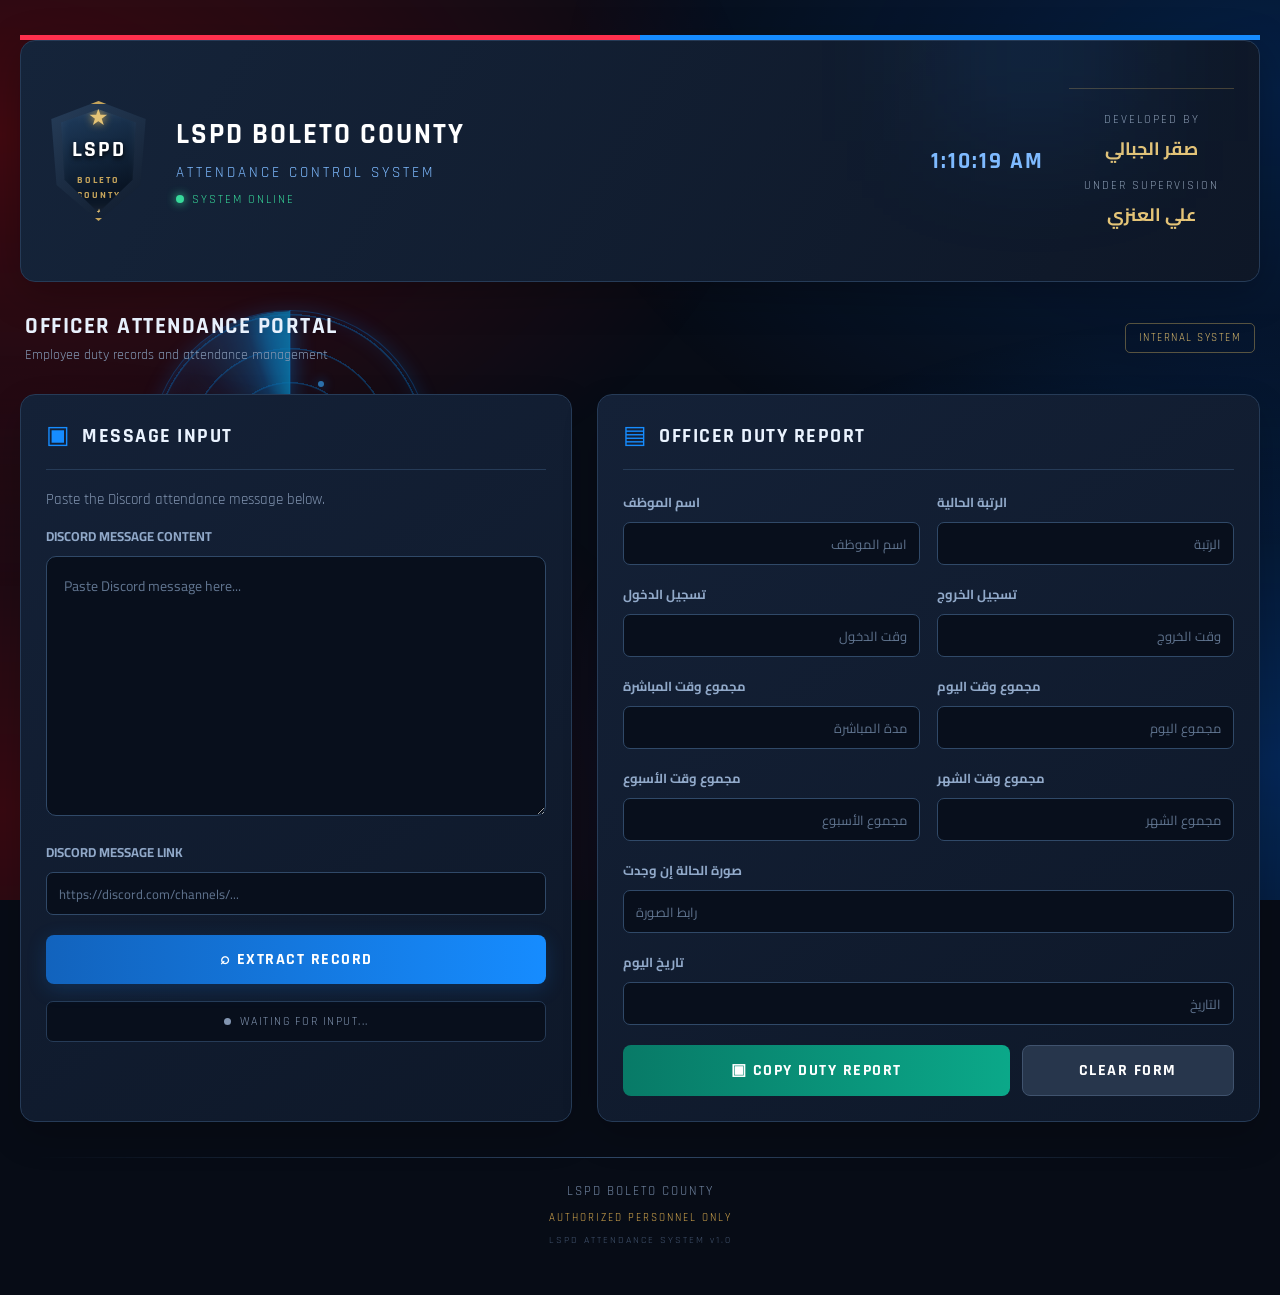
==== index.html @ 31d2caa6 "Add files via upload" ====
<!DOCTYPE html>
<html lang="en" dir="ltr">
<head>
    <meta charset="UTF-8">
    <meta name="viewport" content="width=device-width, initial-scale=1.0">
    <title>LSPD | Attendance Control</title>
    <link rel="stylesheet" href="style.css">
</head>
<body>

    <div class="lightbar">
        <div class="light red-light"></div>
        <div class="light blue-light"></div>
    </div>
<div class="radar-effect">
    <div class="radar-circle">
        <div class="radar-sweep"></div>
        <div class="radar-dot dot-one"></div>
        <div class="radar-dot dot-two"></div>
        <div class="radar-dot dot-three"></div>
    </div>
</div>
    <div class="container">

      
<header class="header">
  
<div class="badge-logo">
    <div class="badge-inner">
        <span class="badge-star">★</span>
        <strong>LSPD</strong>
        <span class="badge-divider"></span>
        <small>BOLETO</small>
        <small>COUNTY</small>
        <div class="badge-bottom">★ ★ ★</div>
    </div>
</div>


    <div class="header-info">
        <h1>LSPD BOLETO COUNTY</h1>
        <p>ATTENDANCE CONTROL SYSTEM</p>

        <div class="system-status">
            <span class="online-dot"></span>
            SYSTEM ONLINE
        </div>
    </div>

    <div class="clock" id="liveClock">00:00:00</div>
    <div class="developer-info">
    <p>DEVELOPED BY</p>
    <strong>صقر الجبالي</strong>
    <p>UNDER SUPERVISION</p>
    <strong>علي العنزي</strong>
    
</div>
</header>


        <div class="welcome">
            <div>
                <h2>OFFICER ATTENDANCE PORTAL</h2>
                <p>Employee duty records and attendance management</p>
            </div>
            <div class="portal-tag">INTERNAL SYSTEM</div>
        </div>

        <main class="dashboard">

            <!-- Message Input -->
            <section class="panel input-panel">

                <div class="panel-title">
                    <span class="title-icon">▣</span>
                    <h2>MESSAGE INPUT</h2>
                </div>

                <p class="description">
                    Paste the Discord attendance message below.
                </p>

                <label for="discordMessage">DISCORD MESSAGE CONTENT</label>

                <textarea
                    id="discordMessage"
                    placeholder="Paste Discord message here..."
                ></textarea>

                <label for="messageLink" class="link-label">
                    DISCORD MESSAGE LINK
                </label>

                <input
                    id="messageLink"
                    class="link-input"
                    type="url"
                    placeholder="https://discord.com/channels/..."
                    dir="ltr"
                >

                <button id="extractBtn" class="primary-btn">
                    <span>⌕</span> EXTRACT RECORD
                </button>

                <div id="messageStatus" class="message-status">
                    <span class="status-dot"></span>
                    WAITING FOR INPUT...
                </div>

            </section>

            <!-- Attendance Report -->
            <section class="panel report-panel">

                <div class="panel-title">
                    <span class="title-icon">▤</span>
                    <h2>OFFICER DUTY REPORT</h2>
                </div>

                <div class="report-fields">

                    <div class="field">
                        <label>اسم الموظف</label>
                        <input id="employeeName" placeholder="اسم الموظف" dir="rtl">
                    </div>

                    <div class="field">
                        <label>الرتبة الحالية</label>
                        <input id="rank" placeholder="الرتبة" dir="rtl">
                    </div>

                    <div class="field">
                        <label>تسجيل الدخول</label>
                        <input id="loginTime" placeholder="وقت الدخول" dir="rtl">
                    </div>

                    <div class="field">
                        <label>تسجيل الخروج</label>
                        <input id="logoutTime" placeholder="وقت الخروج" dir="rtl">
                    </div>

                    <div class="field">
                        <label>مجموع وقت المباشرة</label>
                        <input id="workDuration" placeholder="مدة المباشرة" dir="rtl">
                    </div>

                    <div class="field">
                        <label>مجموع وقت اليوم</label>
                        <input id="dailyTotal" placeholder="مجموع اليوم" dir="rtl">
                    </div>

                    <div class="field">
                        <label>مجموع وقت الأسبوع</label>
                        <input id="weeklyTotal" placeholder="مجموع الأسبوع" dir="rtl">
                    </div>

                    <div class="field">
                        <label>مجموع وقت الشهر</label>
                        <input id="monthlyTotal" placeholder="مجموع الشهر" dir="rtl">
                    </div>

                    <div class="field full-width">
                        <label>صورة الحالة إن وجدت</label>
                        <input id="statusImage" placeholder="رابط الصورة" dir="ltr">
                    </div>

                    <div class="field full-width">
                        <label>تاريخ اليوم</label>
                        <input id="reportDate" placeholder="التاريخ" dir="rtl">
                    </div>

                </div>

                <div class="report-actions">
                    <button id="copyBtn" class="copy-btn">
                        ▣ COPY DUTY REPORT
                    </button>

                    <button id="clearBtn" class="clear-btn">
                        CLEAR FORM
                    </button>
                </div>

            </section>

        </main>

        
<footer>
    <div class="footer-line"></div>

    <p>LSPD BOLETO COUNTY</p>
    <span>AUTHORIZED PERSONNEL ONLY</span>

   

    <p class="footer-version">LSPD ATTENDANCE SYSTEM v1.0</p>
</footer>


    </div>

    <script src="script.js"></script>
</body>
</html>
---- style.css ----
@import url('https://fonts.googleapis.com/css2?family=Rajdhani:wght@400;500;600;700&family=Cairo:wght@400;500;600;700&display=swap');

:root {
    --bg: #070c16;
    --panel: #111c2e;
    --blue: #168cff;
    --red: #ff304d;
    --text: #eaf3ff;
    --muted: #8295b1;
    --border: #263b57;
    --green: #37d99a;
}

* {
    margin: 0;
    padding: 0;
    box-sizing: border-box;
}

body {
    font-family: 'Rajdhani', sans-serif;
    background: var(--bg);
    color: var(--text);
    min-height: 100vh;
    padding: 35px 20px;
    overflow-x: hidden;
    position: relative;
}

body::before {
    content: "";
    position: fixed;
    inset: 0;
    background:
        radial-gradient(ellipse at 10% 20%, #103d7130, transparent 40%),
        radial-gradient(ellipse at 90% 30%, #a3112a20, transparent 40%),
        linear-gradient(135deg, #080d18, #0c1423);
    z-index: -2;
}

body::after {
    content: "";
    position: fixed;
    inset: 0;
    background-image:
        linear-gradient(#ffffff05 1px, transparent 1px),
        linear-gradient(90deg, #ffffff05 1px, transparent 1px);
    background-size: 40px 40px;
    pointer-events: none;
    z-index: -1;
}

/* Emergency Lights */

.lightbar {
    position: fixed;
    top: 0;
    left: 0;
    width: 100%;
    height: 5px;
    display: flex;
    z-index: 100;
}

.light {
    width: 50%;
    height: 100%;
}

.red-light {
    background: var(--red);
    animation: redFlash 0.8s infinite alternate;
}

.blue-light {
    background: var(--blue);
    animation: blueFlash 0.8s infinite alternate;
}

@keyframes redFlash {
    0%, 100% {
        opacity: 1;
        box-shadow: 0 0 25px var(--red);
    }
    50% {
        opacity: 0.15;
        box-shadow: none;
    }
}

@keyframes blueFlash {
    0%, 100% {
        opacity: 0.15;
        box-shadow: none;
    }
    50% {
        opacity: 1;
        box-shadow: 0 0 25px var(--blue);
    }
}

/* Container */

.container {
    max-width: 1250px;
    margin: auto;
}

/* Header */

.header {
    display: flex;
    align-items: center;
    gap: 25px;
    padding: 25px;
    background: linear-gradient(120deg, #15243a, #0e1727);
    border: 1px solid var(--border);
    border-radius: 15px;
    margin-bottom: 25px;
    position: relative;
    overflow: hidden;
    box-shadow: 0 10px 40px #00000040;
}

.header::after {
    content: "";
    position: absolute;
    width: 200px;
    height: 200px;
    background: #168cff18;
    filter: blur(60px);
    right: 10%;
    top: -100px;
    pointer-events: none;
}


.badge-logo {
    width: 95px;
    height: 110px;
    position: relative;
    flex-shrink: 0;
    display: flex;
    justify-content: center;
    align-items: center;
    background: linear-gradient(145deg, #d8e0e9, #53677e 35%, #172b45 70%, #080f1c);
    clip-path: polygon(50% 0%, 94% 13%, 91% 68%, 50% 100%, 9% 68%, 6% 13%);
    filter: drop-shadow(0 5px 8px rgba(0,0,0,.6));
}

.badge-inner {
    width: 86%;
    height: 91%;
    clip-path: polygon(50% 0%, 94% 13%, 90% 68%, 50% 100%, 10% 68%, 6% 13%);
    background: linear-gradient(160deg, #203e60, #091525 75%);
    display: flex;
    flex-direction: column;
    align-items: center;
    justify-content: center;
    gap: 3px;
    box-shadow: inset 0 0 15px rgba(255,255,255,.15);
}

.badge-star {
    color: #f2cc73;
    font-size: 19px;
    text-shadow: 0 0 8px #e3b44d;
}

.badge-inner strong {
    color: #fff;
    font-size: 23px;
    letter-spacing: 2px;
    text-shadow: 0 2px 5px #000;
}

.badge-divider {
    width: 65%;
    height: 2px;
    background: linear-gradient(90deg, #e33d46, #fff, #398de5);
    margin: 2px 0;
}

.badge-inner small {
    color: #dce7f5;
    font-size: 9px;
    letter-spacing: 2px;
    font-weight: bold;
}

.badge-bottom {
    color: #e5c477;
    font-size: 9px;
    margin-top: 3px;
}


.badge-logo span {
    color: #f4ce73;
    font-size: 20px;
}

.badge-logo strong {
    font-size: 22px;
    letter-spacing: 2px;
}

.badge-logo small {
    font-size: 9px;
    letter-spacing: 1px;
}

.header-info {
    flex: 1;
    position: relative;
    z-index: 1;
}

.header-info h1 {
    font-size: clamp(18px, 3vw, 29px);
    letter-spacing: 2px;
    color: white;
}

.header-info p {
    color: #7ebaff;
    font-size: 15px;
    letter-spacing: 3px;
    margin-top: 5px;
}

.system-status {
    display: inline-flex;
    align-items: center;
    gap: 8px;
    margin-top: 12px;
    font-size: 12px;
    color: var(--green);
    letter-spacing: 2px;
}

.online-dot {
    width: 8px;
    height: 8px;
    background: var(--green);
    border-radius: 50%;
    box-shadow: 0 0 10px var(--green);
    animation: pulse 1.5s infinite;
}

@keyframes pulse {
    50% {
        opacity: 0.3;
        transform: scale(0.7);
    }
}

.clock {
    font-size: 23px;
    color: #7ebaff;
    font-weight: 700;
    letter-spacing: 2px;
    z-index: 1;
}

/* Welcome */

.welcome {
    display: flex;
    justify-content: space-between;
    align-items: center;
    margin-bottom: 25px;
    padding: 5px 5px;
}

.welcome h2 {
    font-size: 23px;
    letter-spacing: 1.5px;
}

.welcome p {
    color: var(--muted);
    font-size: 14px;
    margin-top: 5px;
}

.portal-tag {
    border: 1px solid #c5a65b70;
    color: #d9b96b;
    padding: 7px 13px;
    border-radius: 5px;
    font-size: 11px;
    letter-spacing: 1.5px;
}

/* Dashboard */

.dashboard {
    display: grid;
    grid-template-columns: 1fr 1.2fr;
    gap: 25px;
}

.panel {
    background: linear-gradient(145deg, #142137, #0e1829);
    border: 1px solid var(--border);
    border-radius: 15px;
    padding: 25px;
    box-shadow: 0 15px 35px #00000030;
    transition: 0.3s ease;
}

.panel:hover {
    border-color: #2878c8;
    box-shadow: 0 0 25px #168cff15;
}

.panel-title {
    display: flex;
    align-items: center;
    gap: 12px;
    border-bottom: 1px solid var(--border);
    padding-bottom: 17px;
    margin-bottom: 20px;
}

.panel-title h2 {
    font-size: 20px;
    letter-spacing: 1.5px;
}

.title-icon {
    color: var(--blue);
    font-size: 25px;
}

.description {
    color: var(--muted);
    margin-bottom: 15px;
    font-size: 15px;
}

/* Input Area */

textarea {
    width: 100%;
    height: 260px;
    resize: vertical;
    background: #080f1c;
    border: 1px solid #304968;
    border-radius: 10px;
    padding: 17px;
    color: white;
    font-family: 'Cairo', sans-serif;
    font-size: 14px;
    line-height: 1.8;
    outline: none;
    transition: 0.3s;
    margin-top: 8px;
}

textarea:focus,
input:focus {
    border-color: var(--blue);
    box-shadow: 0 0 15px #168cff20;
}

textarea::placeholder,
input::placeholder {
    color: #60748f;
}

.link-label {
    display: block;
    margin-top: 18px;
}

.link-input {
    margin-top: 8px;
}

/* Report Fields */

.report-fields {
    display: grid;
    grid-template-columns: 1fr 1fr;
    gap: 17px;
}

.field {
    display: flex;
    flex-direction: column;
    gap: 8px;
}

.full-width {
    grid-column: 1 / -1;
}

label {
    color: #91a9c9;
    font-family: 'Cairo', sans-serif;
    font-size: 13px;
    font-weight: 700;
}

input {
    width: 100%;
    height: 43px;
    background: #080f1c;
    border: 1px solid #304968;
    border-radius: 7px;
    padding: 0 12px;
    color: white;
    font-family: 'Cairo', sans-serif;
    font-size: 13px;
    outline: none;
    transition: 0.3s;
}

input::placeholder {
    font-family: 'Cairo', sans-serif;
}

/* Buttons */

button {
    width: 100%;
    padding: 14px;
    border: none;
    border-radius: 8px;
    color: white;
    font-family: 'Rajdhani', sans-serif;
    font-size: 16px;
    font-weight: 700;
    letter-spacing: 1.5px;
    cursor: pointer;
    transition: 0.3s;
}

.primary-btn {
    margin-top: 20px;
    background: linear-gradient(90deg, #1263bd, #168cff);
    box-shadow: 0 5px 20px #168cff30;
}

.primary-btn:hover {
    transform: translateY(-2px);
    box-shadow: 0 5px 25px #168cff70;
}

.copy-btn {
    background: linear-gradient(90deg, #087a67, #0ba889);
}

.copy-btn:hover {
    transform: translateY(-2px);
    box-shadow: 0 5px 20px #0ba88950;
}

.clear-btn {
    background: #27364c;
    border: 1px solid #40536e;
}

.clear-btn:hover {
    background: #354967;
}

.report-actions {
    display: grid;
    grid-template-columns: 1fr 0.55fr;
    gap: 12px;
    margin-top: 20px;
}

/* Status */

.message-status {
    display: flex;
    justify-content: center;
    align-items: center;
    gap: 9px;
    margin-top: 17px;
    padding: 12px;
    border-radius: 7px;
    background: #080f1c;
    color: #8295b1;
    border: 1px solid #263b57;
    font-size: 12px;
    text-align: center;
    letter-spacing: 1.5px;
}

.status-dot {
    width: 7px;
    height: 7px;
    border-radius: 50%;
    background: #8295b1;
}

.message-status.success {
    color: var(--green);
    border-color: #37d99a55;
}

.message-status.success .status-dot {
    background: var(--green);
    box-shadow: 0 0 8px var(--green);
}

.message-status.error {
    color: #ff7185;
    border-color: #ff304d55;
}

.message-status.error .status-dot {
    background: var(--red);
}

/* Footer */

footer {
    text-align: center;
    padding: 35px 10px 10px;
    color: #7286a3;
    font-size: 13px;
    letter-spacing: 2px;
    line-height: 2;
}

.footer-line {
    height: 1px;
    background: linear-gradient(90deg, transparent, #304968, transparent);
    margin-bottom: 20px;
}

footer span {
    color: #d5a84d;
    font-size: 11px;
}

.footer-version {
    color: #42536d;
    font-size: 10px;
}

/* Responsive */

@media (max-width: 850px) {
    .dashboard {
        grid-template-columns: 1fr;
    }

    .header {
        flex-wrap: wrap;
    }

    .clock {
        width: 100%;
        text-align: center;
    }
}

@media (max-width: 480px) {
    body {
        padding: 25px 12px;
    }

    .report-fields {
        grid-template-columns: 1fr;
    }

    .full-width {
        grid-column: auto;
    }

    .header-info h1 {
        font-size: 17px;
    }

    .panel {
        padding: 17px;
    }

    .welcome {
        align-items: flex-start;
        gap: 12px;
        flex-direction: column;
    }

    .report-actions {
        grid-template-columns: 1fr;
    }
}

/* Updated Police Identity */

.badge-logo {
    width: 105px;
    height: 120px;
    background: linear-gradient(145deg, #263d59, #101b2c);
    border: 3px solid #c5a45b;
    clip-path: polygon(50% 0%, 95% 15%, 90% 70%, 50% 100%, 10% 70%, 5% 15%);
    display: flex;
    flex-direction: column;
    align-items: center;
    justify-content: center;
    gap: 5px;
    box-shadow: 0 0 20px rgba(197,164,91,0.2);
}

.badge-logo span {
    color: #e5c477;
    font-size: 23px;
}

.badge-logo strong {
    color: white;
    font-size: 22px;
    letter-spacing: 2px;
}

.badge-logo small {
    color: #c5a45b;
    font-size: 10px;
    letter-spacing: 2px;
}

.header-info h1 {
    letter-spacing: 2px;
}


.developer-info {
    margin: 22px auto 10px;
    padding: 15px;
    border-top: 1px solid rgba(197,164,91,0.3);
    display: flex;
    flex-direction: column;
    align-items: center;
    gap: 5px;
}

.developer-info p {
    color: #8b9bb0;
    font-size: 12px;
    letter-spacing: 2px;
    margin: 8px 0 0;
}

.developer-info strong {
    color: #e5c477;
    font-family: 'Cairo', sans-serif;
    font-size: 18px;
    display: block;
}
/* Header spacing adjustment */

.header-info {
    display: flex;
    flex-direction: column;
    gap: 5px;
}

.header-info h1,
.header-info p {
    margin-bottom: 0;
}

.header-info .developer-info {
    margin: 8px 0;
    padding: 0;
    border: none;
    gap: 3px;
}

.header-info .developer-info p {
    margin: 3px 0 0;
}

.header-info .system-status {
    margin-top: 5px;
}
/* LSPD Emergency Siren Effects */

.lightbar {
    animation: sirenGlow 1.2s infinite alternate;
    position: relative;
    overflow: hidden;
}

.red-light {
    animation: redSiren 0.7s infinite alternate;
}

.blue-light {
    animation: blueSiren 0.7s infinite alternate;
}

@keyframes redSiren {
    0%, 100% {
        opacity: 0.25;
        box-shadow: 0 0 5px #ff0000;
    }
    50% {
        opacity: 1;
        box-shadow: 0 0 35px #ff0000, 0 0 65px #ff0000;
    }
}

@keyframes blueSiren {
    0%, 100% {
        opacity: 1;
        box-shadow: 0 0 35px #008cff, 0 0 65px #008cff;
    }
    50% {
        opacity: 0.25;
        box-shadow: 0 0 5px #008cff;
    }
}

@keyframes sirenGlow {
    0% {
        box-shadow: 0 0 15px rgba(255,0,0,.5);
    }
    100% {
        box-shadow: 0 0 15px rgba(0,120,255,.5);
    }
}

/* Emergency screen glow */

.container {
    animation: emergencyGlow 3s infinite alternate;
}

@keyframes emergencyGlow {
    0% {
        filter: drop-shadow(0 0 2px rgba(255,0,0,.08));
    }
    100% {
        filter: drop-shadow(0 0 5px rgba(0,120,255,.12));
    }
}

/* LSPD Animated Radar */

.radar-effect {
    position: fixed;
    width: 280px;
    height: 280px;
    top: 50%;
    right: 850px;
    transform: translateY(-50%);
    z-index: -1;
    opacity: 0.65;
    pointer-events: none;
}

.radar-circle {
    width: 100%;
    height: 100%;
    position: relative;
    border: 1px solid rgba(0, 140, 255, 0.5);
    border-radius: 50%;
   background:
    linear-gradient(90deg, transparent 49.5%, rgba(0,160,255,.5) 50%, transparent 50.5%),
    linear-gradient(transparent 49.5%, rgba(0,160,255,.5) 50%, transparent 50.5%),
    repeating-radial-gradient(
        circle,
        transparent 0 32px,
        rgba(0,150,255,.45) 33px 34px
    );

box-shadow:
    0 0 20px rgba(0,140,255,.25),
    inset 0 0 25px rgba(0,140,255,.2);
    overflow: hidden;
}

.radar-sweep {
    position: absolute;
    inset: 0;
    border-radius: 50%;
    background: conic-gradient(
    from 0deg,
    transparent 0deg,
    transparent 270deg,
    rgba(0,140,255,.08) 310deg,
    rgba(0,160,255,.25) 340deg,
    rgba(0,180,255,.85) 360deg
);
filter: drop-shadow(0 0 12px #008cff);
    animation: radarRotate 4s linear infinite;
}

.radar-dot {
    position: absolute;
    width: 6px;
    height: 6px;
    border-radius: 50%;
    background: #38aaff;
    box-shadow: 0 0 12px #008cff;
    animation: radarPulse 2s infinite alternate;
}

.dot-one { top: 25%; left: 60%; }
.dot-two { top: 60%; left: 30%; animation-delay: .6s; }
.dot-three { top: 72%; left: 70%; animation-delay: 1s; }

@keyframes radarRotate {
    to { transform: rotate(360deg); }
}

@keyframes radarPulse {
    from { opacity: .2; }
    to { opacity: 1; }
}

/* EXTREME LSPD EMERGENCY NEON */


/* LSPD FULL SCREEN EMERGENCY BACKGROUND */

body {
    position: relative;
    isolation: isolate;
    overflow-x: hidden;
}

body::before {
    content: "";
    position: fixed;
    inset: 0;
    z-index: -1;
    pointer-events: none;

    background:
        radial-gradient(ellipse at 0% 15%,
            rgba(255, 0, 0, .24), transparent 42%),
        radial-gradient(ellipse at 100% 85%,
            rgba(0, 110, 255, .28), transparent 42%);

    animation: backgroundSiren 4s ease-in-out infinite alternate;
}

body::after {
    content: "";
    position: fixed;
    inset: 0;
    z-index: -1;
    pointer-events: none;

    background:
        radial-gradient(ellipse at 100% 10%,
            rgba(0, 110, 255, .20), transparent 40%),
        radial-gradient(ellipse at 0% 90%,
            rgba(255, 0, 0, .20), transparent 40%);

    animation: backgroundSirenReverse 4s ease-in-out infinite alternate;
}

@keyframes backgroundSiren {
    0%, 100% {
        opacity: .25;
    }
    50% {
        opacity: 1;
    }
}

@keyframes backgroundSirenReverse {
    0%, 100% {
        opacity: 1;
    }
    50% {
        opacity: .25;
    }
}
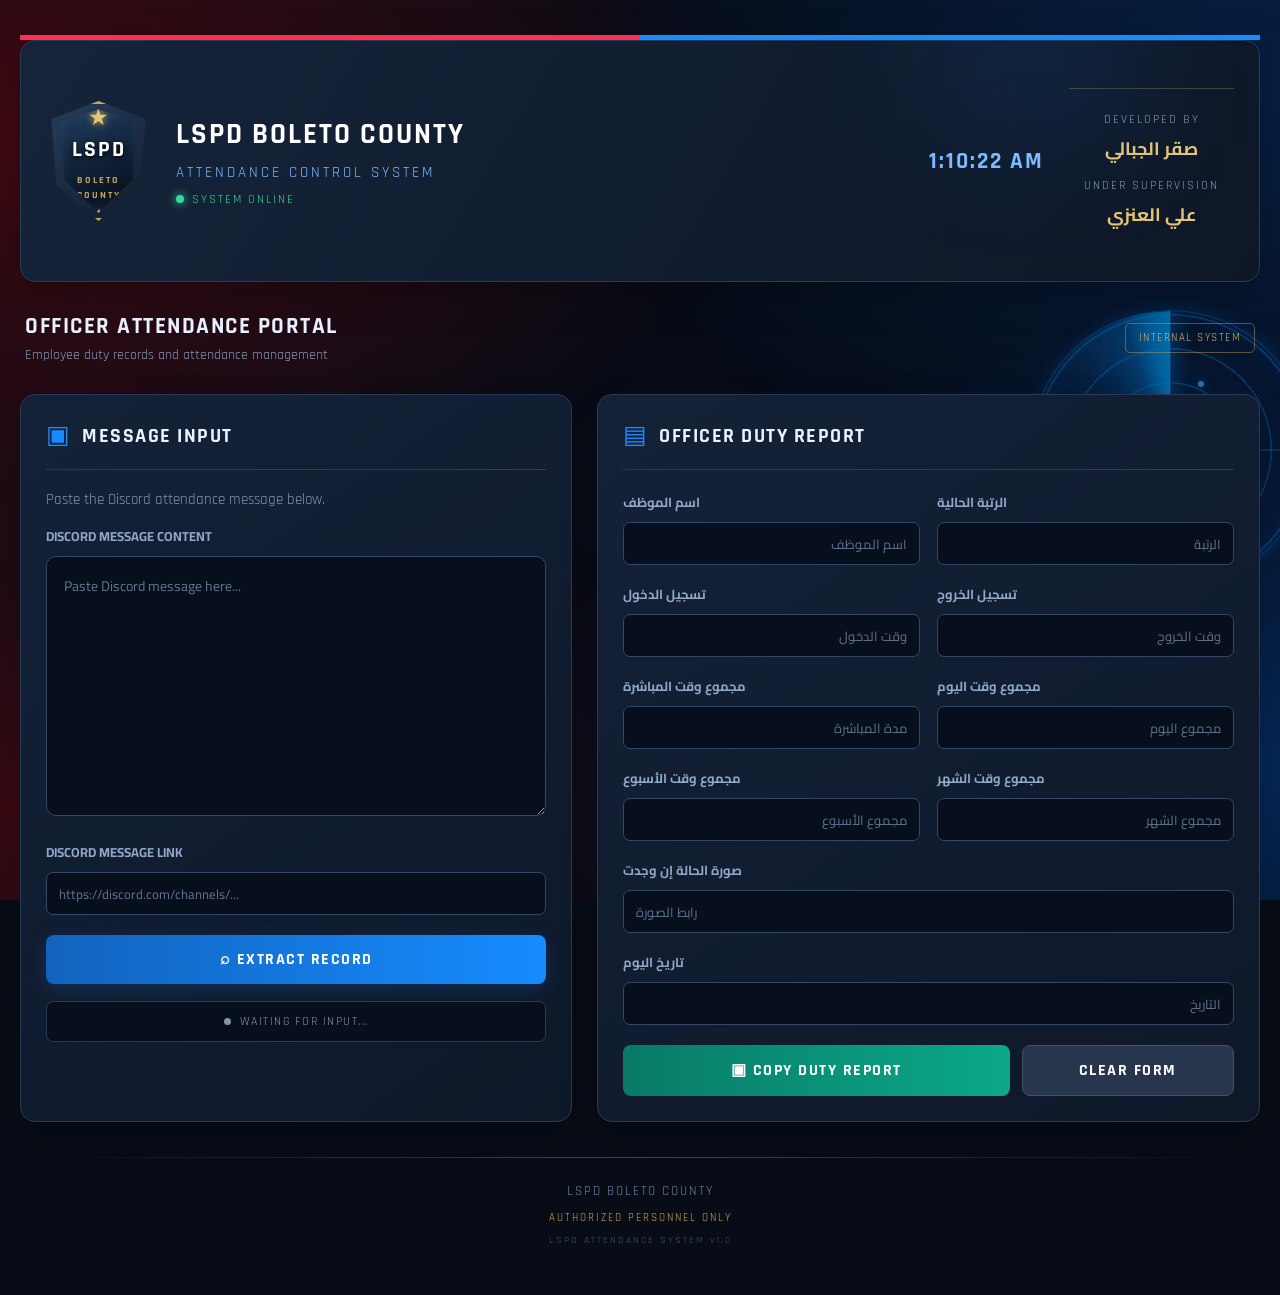
==== commit 859f211f: "Add files via upload" ====
--- a/index.html
+++ b/index.html
@@ -123,42 +123,42 @@
 
                     <div class="field">
                         <label>اسم الموظف</label>
-                        <input id="employeeName" placeholder="اسم الموظف" dir="rtl">
+                        <input id="employeeName" placeholder="اسم الموظف" dir="rtl" readonly>
                     </div>
 
                     <div class="field">
                         <label>الرتبة الحالية</label>
-                        <input id="rank" placeholder="الرتبة" dir="rtl">
+                        <input id="rank" placeholder="الرتبة" dir="rtl" readonly>
                     </div>
 
                     <div class="field">
                         <label>تسجيل الدخول</label>
-                        <input id="loginTime" placeholder="وقت الدخول" dir="rtl">
+                        <input id="loginTime" placeholder="وقت الدخول" dir="rtl" readonly>
                     </div>
 
                     <div class="field">
                         <label>تسجيل الخروج</label>
-                        <input id="logoutTime" placeholder="وقت الخروج" dir="rtl">
+                        <input id="logoutTime" placeholder="وقت الخروج" dir="rtl" readonly>
                     </div>
 
                     <div class="field">
                         <label>مجموع وقت المباشرة</label>
-                        <input id="workDuration" placeholder="مدة المباشرة" dir="rtl">
+                        <input id="workDuration" placeholder="مدة المباشرة" dir="rtl" readonly>
                     </div>
 
                     <div class="field">
                         <label>مجموع وقت اليوم</label>
-                        <input id="dailyTotal" placeholder="مجموع اليوم" dir="rtl">
+                        <input id="dailyTotal" placeholder="مجموع اليوم" dir="rtl" readonly>
                     </div>
 
                     <div class="field">
                         <label>مجموع وقت الأسبوع</label>
-                        <input id="weeklyTotal" placeholder="مجموع الأسبوع" dir="rtl">
+                        <input id="weeklyTotal" placeholder="مجموع الأسبوع" dir="rtl" readonly>
                     </div>
 
                     <div class="field">
                         <label>مجموع وقت الشهر</label>
-                        <input id="monthlyTotal" placeholder="مجموع الشهر" dir="rtl">
+                        <input id="monthlyTotal" placeholder="مجموع الشهر" dir="rtl" readonly>
                     </div>
 
                     <div class="field full-width">
@@ -168,7 +168,7 @@
 
                     <div class="field full-width">
                         <label>تاريخ اليوم</label>
-                        <input id="reportDate" placeholder="التاريخ" dir="rtl">
+                        <input id="reportDate" placeholder="التاريخ" dir="rtl" readonly>
                     </div>
 
                 </div>
--- a/style.css
+++ b/style.css
@@ -26,6 +26,7 @@
     padding: 35px 20px;
     overflow-x: hidden;
     position: relative;
+isolation: isolate;
 }
 
 body::before {
@@ -36,7 +37,7 @@
         radial-gradient(ellipse at 10% 20%, #103d7130, transparent 40%),
         radial-gradient(ellipse at 90% 30%, #a3112a20, transparent 40%),
         linear-gradient(135deg, #080d18, #0c1423);
-    z-index: -2;
+    z-index: 0;
 }
 
 body::after {
@@ -48,7 +49,7 @@
         linear-gradient(90deg, #ffffff05 1px, transparent 1px);
     background-size: 40px 40px;
     pointer-events: none;
-    z-index: -1;
+    z-index: 0;
 }
 
 /* Emergency Lights */
@@ -752,7 +753,7 @@
     width: 280px;
     height: 280px;
     top: 50%;
-    right: 850px;
+    right: -30px;
     transform: translateY(-50%);
     z-index: -1;
     opacity: 0.65;
@@ -834,7 +835,7 @@
     content: "";
     position: fixed;
     inset: 0;
-    z-index: -1;
+    z-index: 0;
     pointer-events: none;
 
     background:
@@ -850,7 +851,7 @@
     content: "";
     position: fixed;
     inset: 0;
-    z-index: -1;
+    z-index: 0;
     pointer-events: none;
 
     background:
@@ -879,3 +880,7 @@
         opacity: .25;
     }
 }
+.container {
+    position: relative;
+    z-index: 1;
+}
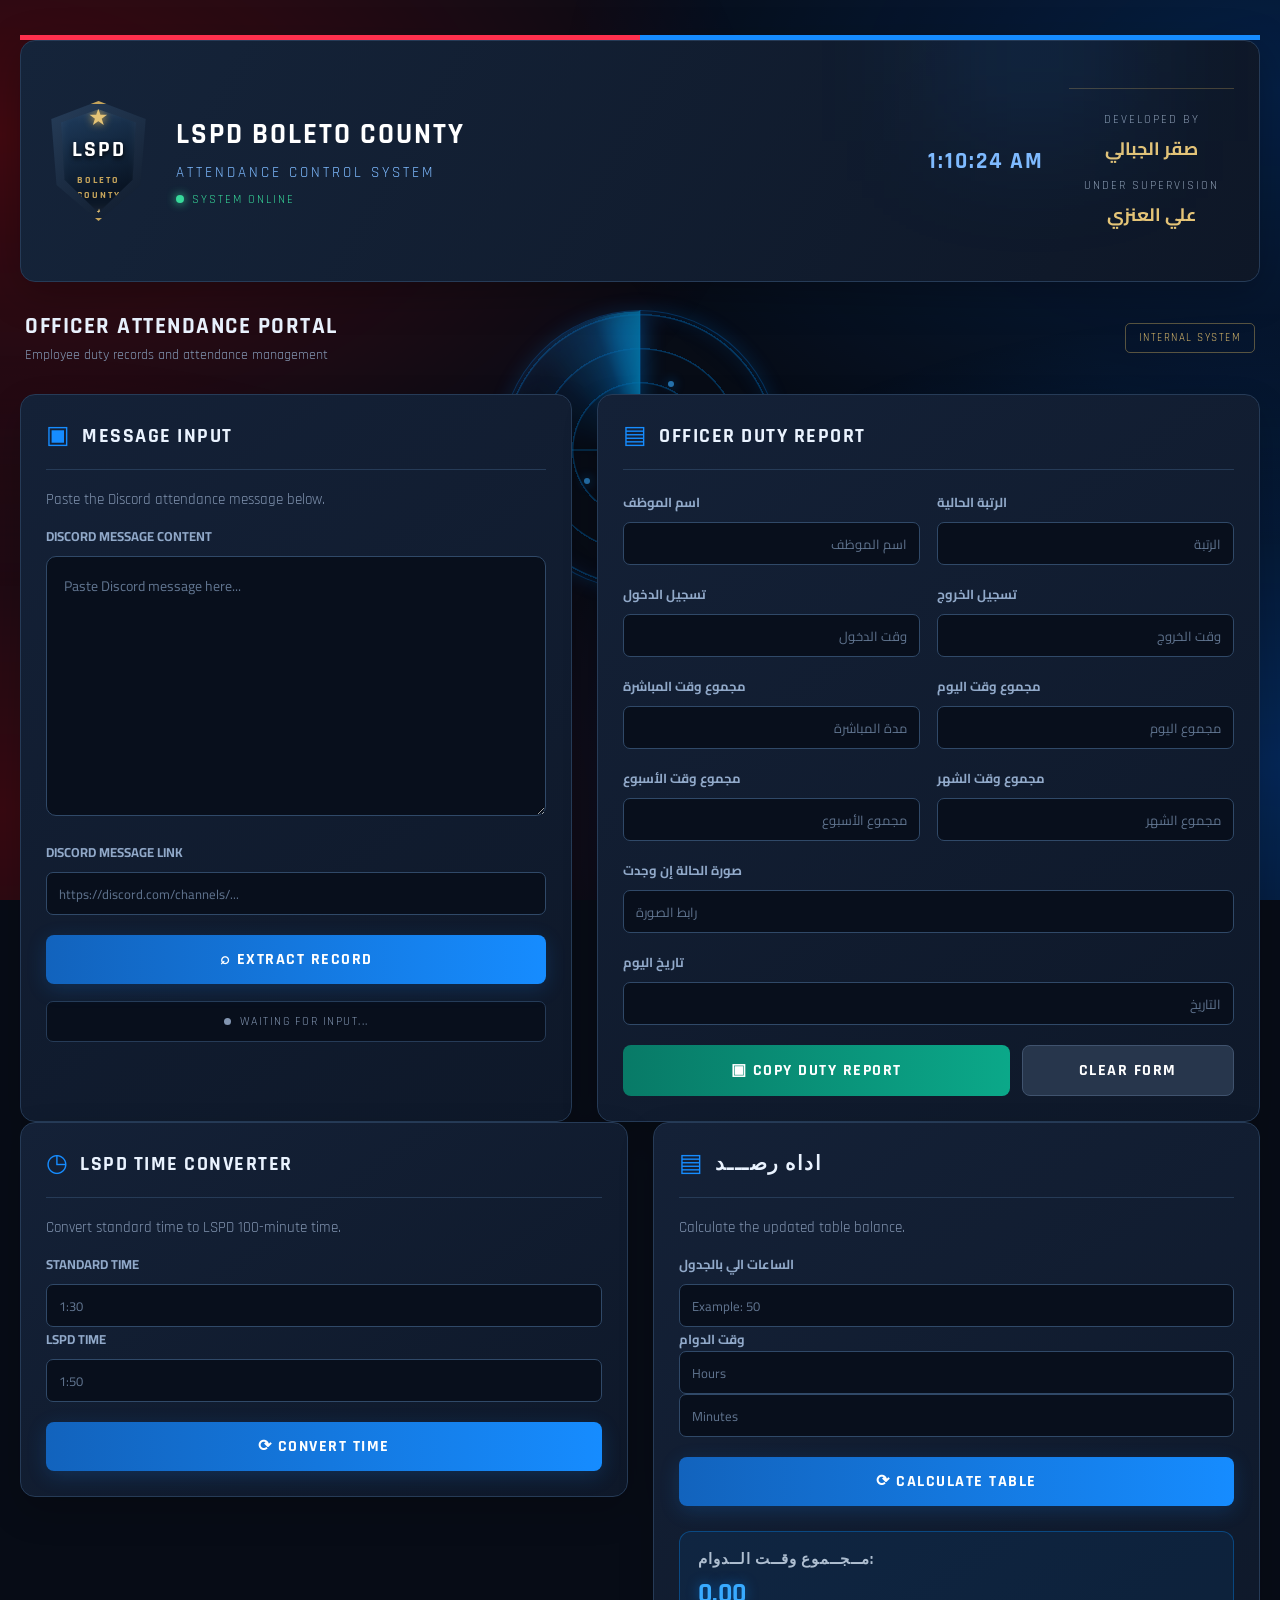
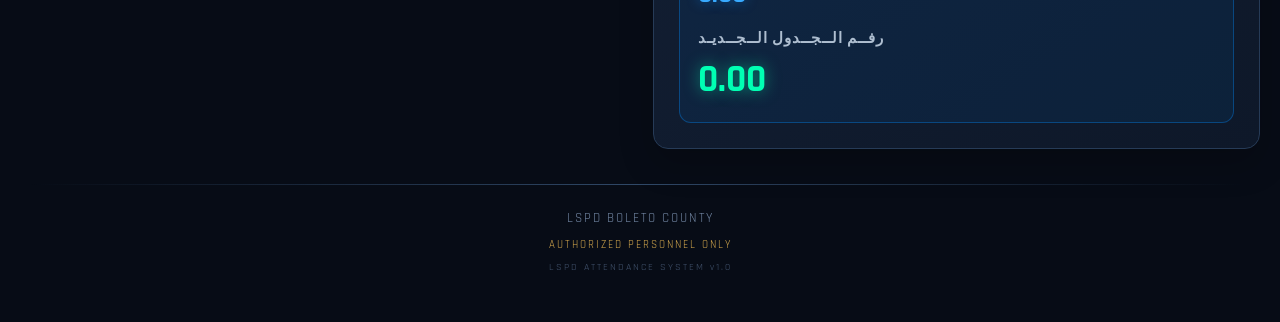
==== commit 7aca7996: "Add files via upload" ====
--- a/index.html
+++ b/index.html
@@ -186,6 +186,82 @@
             </section>
 
         </main>
+        
+<!-- LSPD Tools Dashboard -->
+<div class="tools-dashboard">
+
+    <!-- Time Converter -->
+    <section class="panel time-converter-panel">
+
+        <div class="panel-title">
+            <span class="title-icon">◷</span>
+            <h2>LSPD TIME CONVERTER</h2>
+        </div>
+
+        <p class="description">
+            Convert standard time to LSPD 100-minute time.
+        </p>
+
+        <div class="field">
+            <label>STANDARD TIME</label>
+            <input id="standardTime" type="text" placeholder="1:30" dir="ltr">
+        </div>
+
+        <div class="field">
+            <label>LSPD TIME</label>
+            <input id="lspdTime" type="text" placeholder="1:50" dir="ltr" readonly>
+        </div>
+
+        <button id="convertTimeBtn" class="primary-btn">
+            ⟳ CONVERT TIME
+        </button>
+
+    </section>
+
+    <!-- Table Calculator -->
+    <section class="panel table-calculator-panel">
+
+        <div class="panel-title">
+            <span class="title-icon">▤</span>
+            <h2>اداه رصـــد</h2>
+        </div>
+
+        <p class="description">
+            Calculate the updated table balance.
+        </p>
+
+        <div class="field">
+            <label>الساعات الي بالجدول</label>
+            <input id="currentTable" type="number" step="any" placeholder="Example: 50">
+        </div>
+
+        <label>وقت الدوام</label>
+
+        <div class="table-time-inputs">
+            <input id="playHours" type="number" min="0" placeholder="Hours">
+            <input id="playMinutes" type="number" min="0" max="59" placeholder="Minutes">
+        </div>
+
+        <button id="calculateTableBtn" class="primary-btn">
+            ⟳ CALCULATE TABLE
+        </button>
+
+        <div class="table-result">
+            <div class="result-row">
+                <strong>مــجــموع وقــت الــدوام:</strong>
+                <span id="convertedPlayTime">0.00</span>
+            </div>
+
+            <div class="result-row">
+                <strong>رفــم الــجــدول الــجــديـد </strong>
+                <span id="newTableNumber">0.00</span>
+            </div>
+        </div>
+
+    </section>
+
+</div>
+
 
         
 <footer>
--- a/style.css
+++ b/style.css
@@ -753,7 +753,7 @@
     width: 280px;
     height: 280px;
     top: 50%;
-    right: -30px;
+    right: 500px;
     transform: translateY(-50%);
     z-index: -1;
     opacity: 0.65;
@@ -883,4 +883,64 @@
 .container {
     position: relative;
     z-index: 1;
+}
+
+
+
+
+/* LSPD Tools Layout */
+.tools-dashboard {
+    display: grid;
+    grid-template-columns: repeat(2, minmax(0, 1fr));
+    gap: 25px;
+    width: 100%;
+    align-items: start;
+}
+
+.tools-dashboard .panel {
+    width: 100%;
+    min-width: 0;
+}
+
+/* Mobile Layout */
+@media (max-width: 768px) {
+    .tools-dashboard {
+        grid-template-columns: 1fr;
+    }
+}/* Table Calculator Results */
+.table-result {
+    margin-top: 25px;
+    padding: 18px;
+    background: rgba(0, 140, 255, 0.08);
+    border: 1px solid rgba(0, 140, 255, 0.35);
+    border-radius: 12px;
+    display: flex;
+    flex-direction: column;
+    gap: 18px;
+}
+
+.result-row {
+    display: flex;
+    flex-direction: column;
+    gap: 8px;
+}
+
+.result-row strong {
+    font-size: 15px;
+    color: #aebed0;
+    letter-spacing: 1px;
+}
+
+.result-row span {
+    font-size: 27px;
+    font-weight: 700;
+    color: #38aaff;
+    text-shadow: 0 0 12px rgba(0, 140, 255, 0.5);
+    direction: ltr;
+}
+
+#newTableNumber {
+    font-size: 38px;
+    color: #00ffb3;
+    text-shadow: 0 0 15px rgba(0, 255, 179, 0.5);
 }
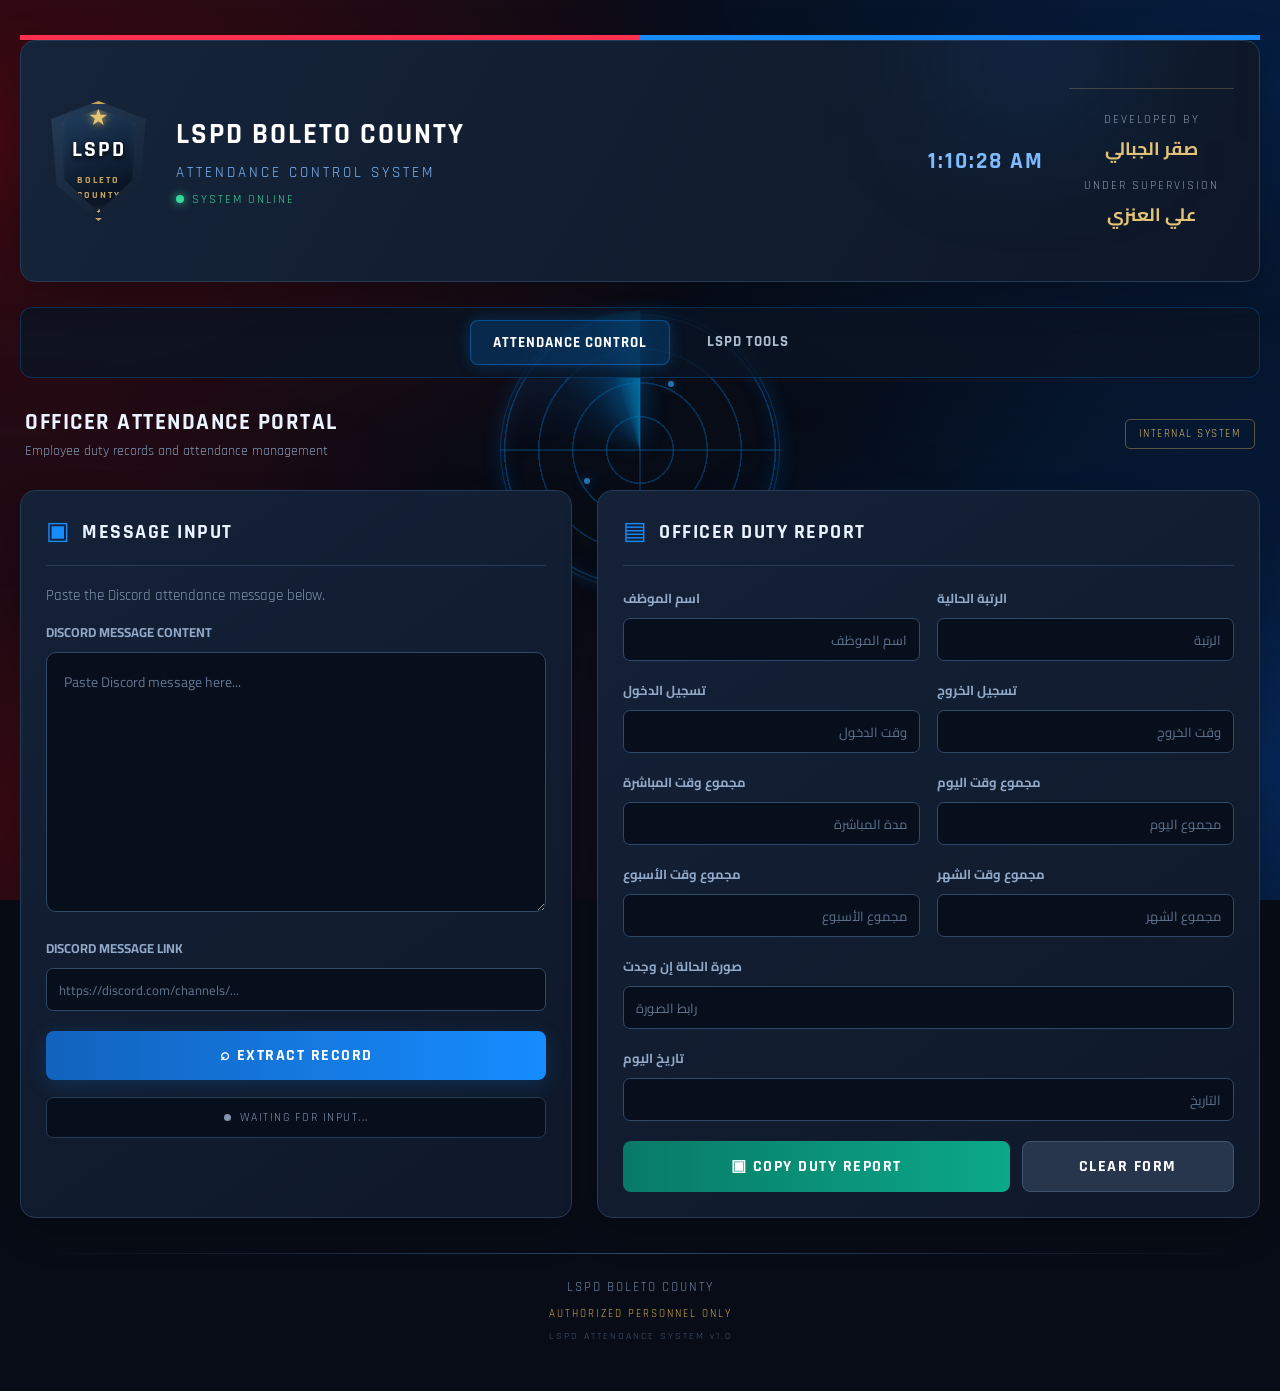
==== commit f31885af: "Add files via upload" ====
--- a/index.html
+++ b/index.html
@@ -57,7 +57,15 @@
     
 </div>
 </header>
-
+<nav class="page-navigation">
+    <a href="index.html" class="nav-link active">
+        ATTENDANCE CONTROL
+    </a>
+
+    <a href="tools.html" class="nav-link">
+        LSPD TOOLS
+    </a>
+</nav>
 
         <div class="welcome">
             <div>
@@ -186,81 +194,6 @@
             </section>
 
         </main>
-        
-<!-- LSPD Tools Dashboard -->
-<div class="tools-dashboard">
-
-    <!-- Time Converter -->
-    <section class="panel time-converter-panel">
-
-        <div class="panel-title">
-            <span class="title-icon">◷</span>
-            <h2>LSPD TIME CONVERTER</h2>
-        </div>
-
-        <p class="description">
-            Convert standard time to LSPD 100-minute time.
-        </p>
-
-        <div class="field">
-            <label>STANDARD TIME</label>
-            <input id="standardTime" type="text" placeholder="1:30" dir="ltr">
-        </div>
-
-        <div class="field">
-            <label>LSPD TIME</label>
-            <input id="lspdTime" type="text" placeholder="1:50" dir="ltr" readonly>
-        </div>
-
-        <button id="convertTimeBtn" class="primary-btn">
-            ⟳ CONVERT TIME
-        </button>
-
-    </section>
-
-    <!-- Table Calculator -->
-    <section class="panel table-calculator-panel">
-
-        <div class="panel-title">
-            <span class="title-icon">▤</span>
-            <h2>اداه رصـــد</h2>
-        </div>
-
-        <p class="description">
-            Calculate the updated table balance.
-        </p>
-
-        <div class="field">
-            <label>الساعات الي بالجدول</label>
-            <input id="currentTable" type="number" step="any" placeholder="Example: 50">
-        </div>
-
-        <label>وقت الدوام</label>
-
-        <div class="table-time-inputs">
-            <input id="playHours" type="number" min="0" placeholder="Hours">
-            <input id="playMinutes" type="number" min="0" max="59" placeholder="Minutes">
-        </div>
-
-        <button id="calculateTableBtn" class="primary-btn">
-            ⟳ CALCULATE TABLE
-        </button>
-
-        <div class="table-result">
-            <div class="result-row">
-                <strong>مــجــموع وقــت الــدوام:</strong>
-                <span id="convertedPlayTime">0.00</span>
-            </div>
-
-            <div class="result-row">
-                <strong>رفــم الــجــدول الــجــديـد </strong>
-                <span id="newTableNumber">0.00</span>
-            </div>
-        </div>
-
-    </section>
-
-</div>
 
 
         
--- a/style.css
+++ b/style.css
@@ -926,13 +926,13 @@
 }
 
 .result-row strong {
-    font-size: 15px;
+    font-size: 18px;
     color: #aebed0;
     letter-spacing: 1px;
 }
 
 .result-row span {
-    font-size: 27px;
+    font-size: 30px;
     font-weight: 700;
     color: #38aaff;
     text-shadow: 0 0 12px rgba(0, 140, 255, 0.5);
@@ -943,4 +943,44 @@
     font-size: 38px;
     color: #00ffb3;
     text-shadow: 0 0 15px rgba(0, 255, 179, 0.5);
+}/* LSPD Page Navigation */
+.page-navigation {
+    display: flex;
+    justify-content: center;
+    gap: 15px;
+    margin: 25px 0;
+    padding: 12px;
+    background: rgba(10, 20, 35, 0.8);
+    border: 1px solid rgba(0, 140, 255, 0.25);
+    border-radius: 12px;
+}
+
+.nav-link {
+    text-decoration: none;
+    color: #aebed0;
+    font-family: inherit;
+    font-weight: 700;
+    font-size: 15px;
+    letter-spacing: 1px;
+    padding: 12px 22px;
+    border-radius: 8px;
+    transition: 0.3s ease;
+}
+
+.nav-link:hover,
+.nav-link.active {
+    color: #ffffff;
+    background: rgba(0, 140, 255, 0.2);
+    box-shadow: 0 0 15px rgba(0, 140, 255, 0.25);
+    border: 1px solid rgba(0, 140, 255, 0.4);
+}
+
+@media (max-width: 600px) {
+    .page-navigation {
+        flex-direction: column;
+    }
+
+    .nav-link {
+        text-align: center;
+    }
 }
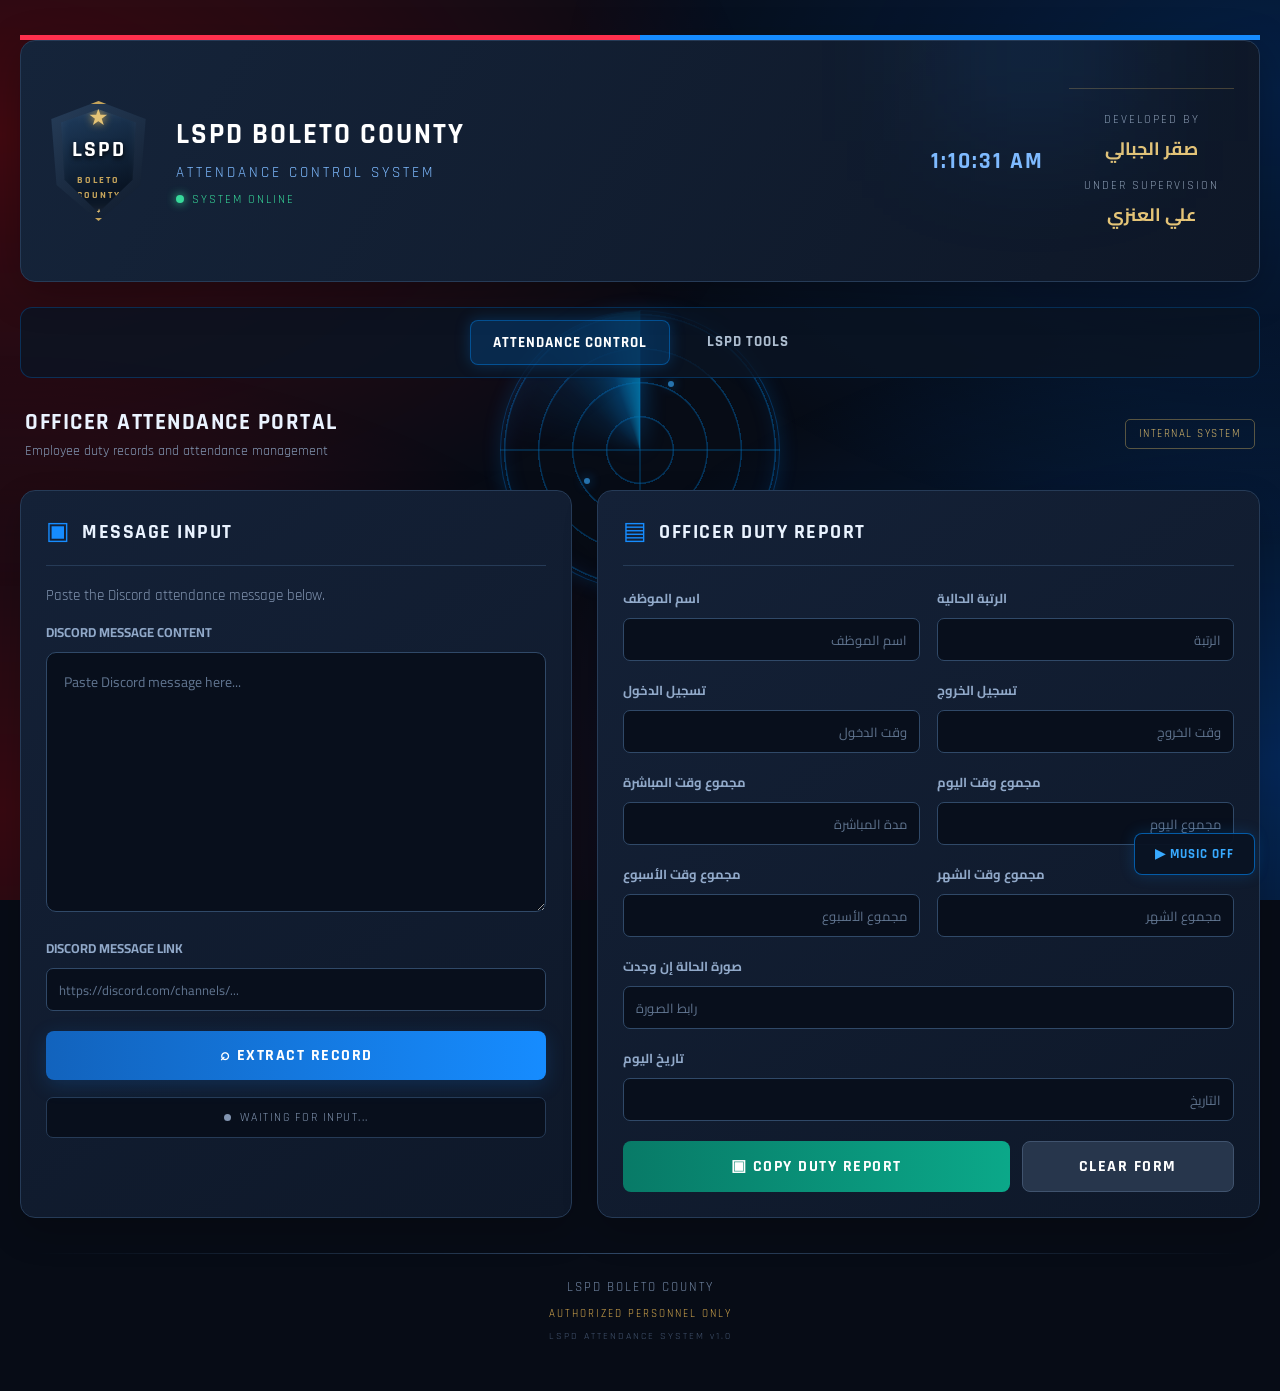
==== commit 6ef0ec69: "Add files via upload" ====
--- a/index.html
+++ b/index.html
@@ -22,7 +22,13 @@
     </div>
 </div>
     <div class="container">
-
+<audio id="backgroundMusic" loop>
+    <source src="police-theme.mp3" type="audio/mpeg">
+</audio>
+
+<div class="music-control">
+    <button id="musicToggle">▶ MUSIC OFF</button>
+</div>
       
 <header class="header">
   
--- a/style.css
+++ b/style.css
@@ -983,4 +983,30 @@
     .nav-link {
         text-align: center;
     }
+}/* LSPD Music Control */
+.music-control {
+    position: fixed;
+    bottom: 25px;
+    right: 25px;
+    z-index: 999;
+}
+
+#musicToggle {
+    background: rgba(10, 20, 35, 0.95);
+    color: #38aaff;
+    border: 1px solid rgba(0, 140, 255, 0.6);
+    padding: 12px 20px;
+    border-radius: 8px;
+    font-size: 13px;
+    font-weight: 700;
+    letter-spacing: 1px;
+    cursor: pointer;
+    box-shadow: 0 0 15px rgba(0, 140, 255, 0.2);
+    transition: 0.3s ease;
+}
+
+#musicToggle:hover {
+    background: rgba(0, 100, 180, 0.2);
+    box-shadow: 0 0 20px rgba(0, 140, 255, 0.5);
+    color: #ffffff;
 }
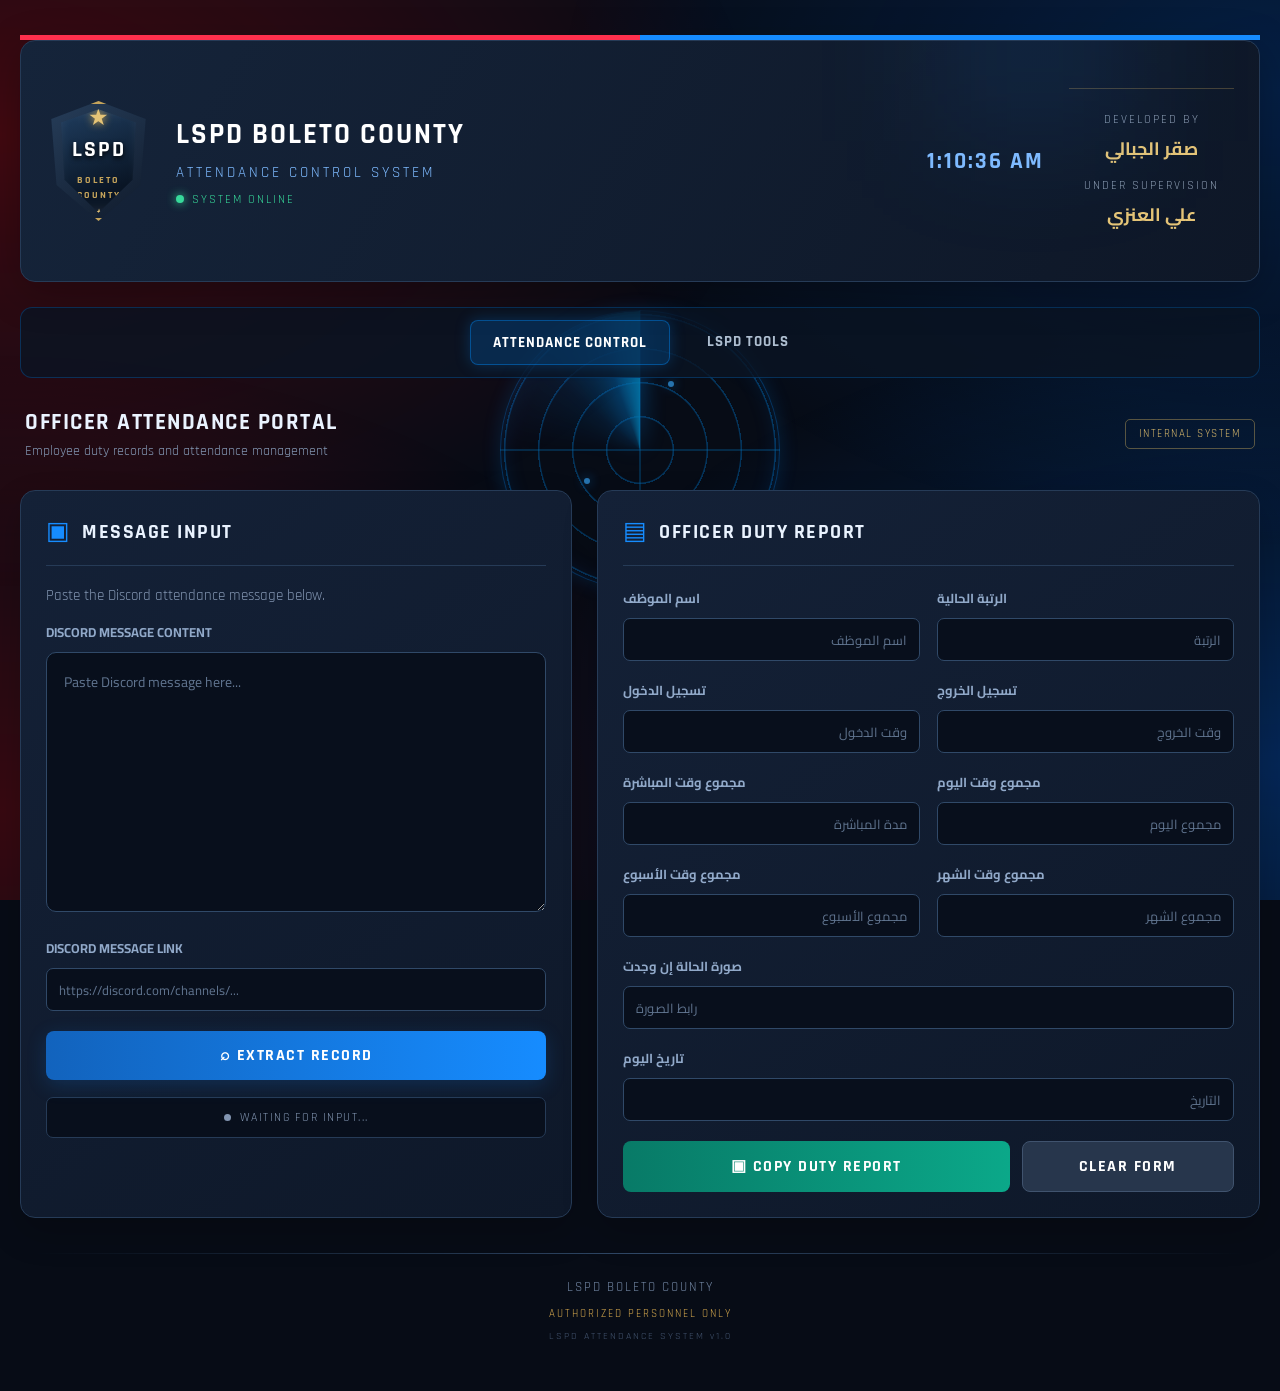
==== commit ae95eafd: "Add files via upload" ====
--- a/index.html
+++ b/index.html
@@ -22,13 +22,7 @@
     </div>
 </div>
     <div class="container">
-<audio id="backgroundMusic" loop>
-    <source src="police-theme.mp3" type="audio/mpeg">
-</audio>
-
-<div class="music-control">
-    <button id="musicToggle">▶ MUSIC OFF</button>
-</div>
+
       
 <header class="header">
   
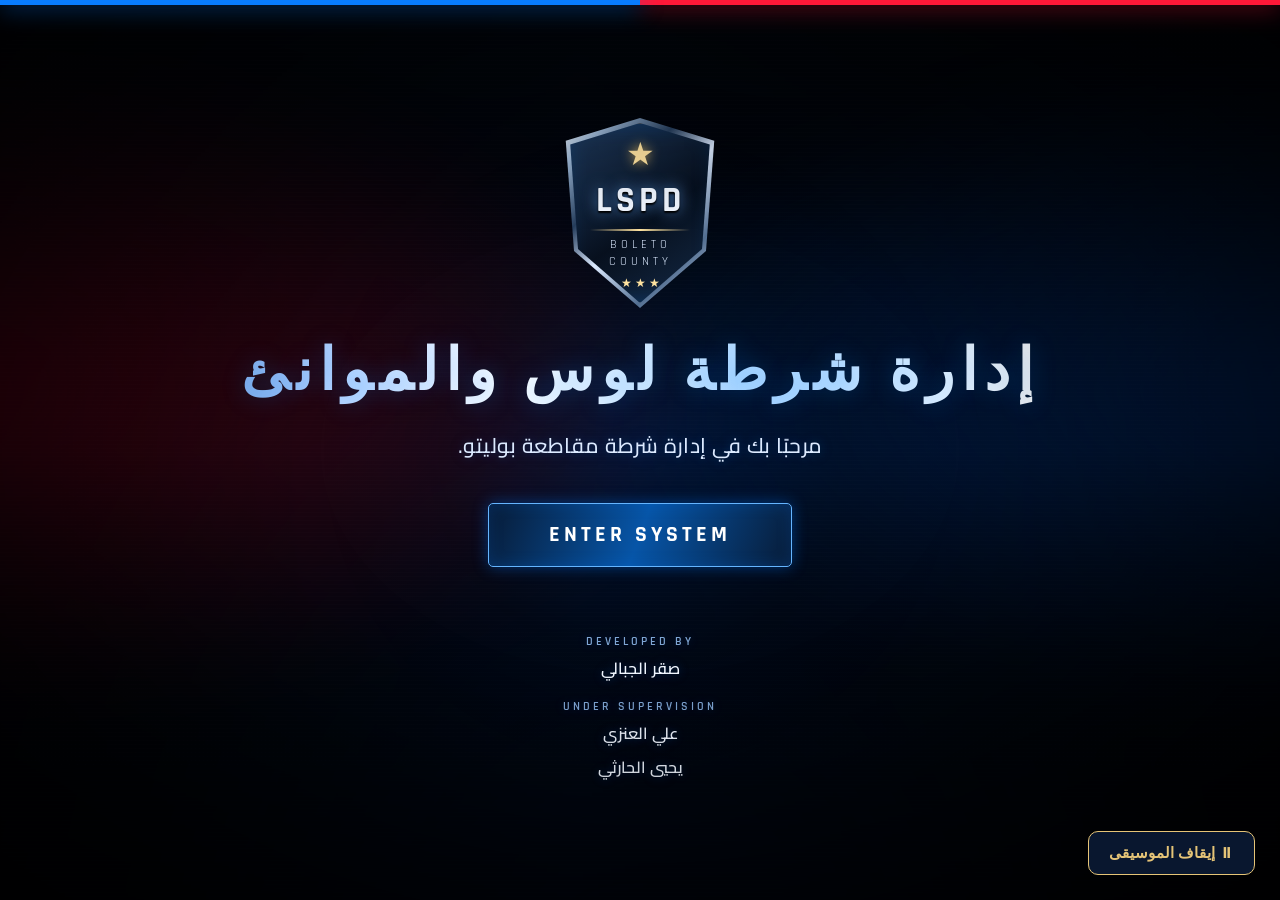
==== commit b04e4479: "Add files via upload" ====
--- a/index.html
+++ b/index.html
@@ -1,11 +1,11 @@
 
 <!DOCTYPE html>
-<html lang="en" dir="ltr">
+<html lang="ar" dir="rtl">
 <head>
     <meta charset="UTF-8">
     <meta name="viewport" content="width=device-width, initial-scale=1.0">
-    <title>LSPD | Attendance Control</title>
-    <link rel="stylesheet" href="style.css">
+    <title>LSPD | Welcome</title>
+    <link rel="stylesheet" href="welcome.css">
 </head>
 <body>
 
@@ -13,204 +13,126 @@
         <div class="light red-light"></div>
         <div class="light blue-light"></div>
     </div>
-<div class="radar-effect">
-    <div class="radar-circle">
-        <div class="radar-sweep"></div>
-        <div class="radar-dot dot-one"></div>
-        <div class="radar-dot dot-two"></div>
-        <div class="radar-dot dot-three"></div>
-    </div>
-</div>
-    <div class="container">
 
-      
-<header class="header">
-  
-<div class="badge-logo">
-    <div class="badge-inner">
-        <span class="badge-star">★</span>
-        <strong>LSPD</strong>
-        <span class="badge-divider"></span>
-        <small>BOLETO</small>
-        <small>COUNTY</small>
-        <div class="badge-bottom">★ ★ ★</div>
-    </div>
-</div>
+    <main class="welcome-screen">
 
-
-    <div class="header-info">
-        <h1>LSPD BOLETO COUNTY</h1>
-        <p>ATTENDANCE CONTROL SYSTEM</p>
-
-        <div class="system-status">
-            <span class="online-dot"></span>
-            SYSTEM ONLINE
-        </div>
-    </div>
-
-    <div class="clock" id="liveClock">00:00:00</div>
-    <div class="developer-info">
-    <p>DEVELOPED BY</p>
-    <strong>صقر الجبالي</strong>
-    <p>UNDER SUPERVISION</p>
-    <strong>علي العنزي</strong>
-    
-</div>
-</header>
-<nav class="page-navigation">
-    <a href="index.html" class="nav-link active">
-        ATTENDANCE CONTROL
-    </a>
-
-    <a href="tools.html" class="nav-link">
-        LSPD TOOLS
-    </a>
-</nav>
-
-        <div class="welcome">
-            <div>
-                <h2>OFFICER ATTENDANCE PORTAL</h2>
-                <p>Employee duty records and attendance management</p>
+        <div class="badge-logo">
+            <div class="badge-inner">
+                <span class="badge-star">★</span>
+                <strong>LSPD</strong>
+                <span class="badge-divider"></span>
+                <small>BOLETO</small>
+                <small>COUNTY</small>
+                <div class="badge-bottom">★ ★ ★</div>
             </div>
-            <div class="portal-tag">INTERNAL SYSTEM</div>
         </div>
 
-        <main class="dashboard">
+      <h1>إدارة شرطة لوس والموانئ</h1>
 
-            <!-- Message Input -->
-            <section class="panel input-panel">
+        <p class="welcome-text">
+            مرحبًا بك في إدارة شرطة مقاطعة بوليتو.
+        </p>
+<button class="enter-btn" id="enterSystem">
+    ENTER SYSTEM
+</button>
+        <footer>
+            <p>DEVELOPED BY</p>
+            <strong>صقر الجبالي</strong>
 
-                <div class="panel-title">
-                    <span class="title-icon">▣</span>
-                    <h2>MESSAGE INPUT</h2>
-                </div>
+            <p>UNDER SUPERVISION</p>
+            <strong>علي العنزي</strong>
+            <strong>يحيي الحارثي </strong>
+        </footer>
 
-                <p class="description">
-                    Paste the Discord attendance message below.
-                </p>
+    </main>
+<div id="toolsContainer" style="
+    display: none;
+    position: fixed;
+    inset: 0;
+    width: 100%;
+    height: 100vh;
+    z-index: 9999;
+">
+    <iframe
+        id="toolsFrame"
+        style="width: 100%; height: 100%; border: none;"
+        allow="autoplay"
+    ></iframe>
+</div>
+<script>
+const enterButton = document.getElementById("enterSystem");
+const toolsContainer = document.getElementById("toolsContainer");
+const toolsFrame = document.getElementById("toolsFrame");
 
-                <label for="discordMessage">DISCORD MESSAGE CONTENT</label>
+enterButton.addEventListener("click", function(event) {
+    event.preventDefault();
 
-                <textarea
-                    id="discordMessage"
-                    placeholder="Paste Discord message here..."
-                ></textarea>
+    document.body.classList.add("page-exit");
 
-                <label for="messageLink" class="link-label">
-                    DISCORD MESSAGE LINK
-                </label>
+    setTimeout(function() {
+        toolsFrame.src = "tools.html";
 
-                <input
-                    id="messageLink"
-                    class="link-input"
-                    type="url"
-                    placeholder="https://discord.com/channels/..."
-                    dir="ltr"
-                >
+        document.body.classList.remove("page-exit");
+        document.querySelector(".welcome-screen").style.display = "none";
 
-                <button id="extractBtn" class="primary-btn">
-                    <span>⌕</span> EXTRACT RECORD
-                </button>
+        toolsContainer.style.display = "block";
+    }, 800);
+});
+</script>
 
-                <div id="messageStatus" class="message-status">
-                    <span class="status-dot"></span>
-                    WAITING FOR INPUT...
-                </div>
+<audio id="backgroundMusic" loop>
+    <source src="police-theme.mp3" type="audio/mpeg">
+</audio>
+<button id="musicToggle" style="
+    position: fixed;
+    bottom: 25px;
+    right: 25px;
+    z-index: 10001;
+    padding: 12px 20px;
+    background: rgba(10, 25, 50, 0.95);
+    color: #e5c477;
+    border: 1px solid #e5c477;
+    border-radius: 10px;
+    cursor: pointer;
+    font-size: 15px;
+    font-weight: bold;
+">
+    ⏸ إيقاف الموسيقى
+</button>
 
-            </section>
+<script>
+const music = document.getElementById("backgroundMusic");
 
-            <!-- Attendance Report -->
-            <section class="panel report-panel">
+music.volume = 0.35;
 
-                <div class="panel-title">
-                    <span class="title-icon">▤</span>
-                    <h2>OFFICER DUTY REPORT</h2>
-                </div>
+music.play().catch(() => {
+    document.addEventListener("click", function startMusic() {
+        music.play();
+    }, { once: true });
+});
+</script>
 
-                <div class="report-fields">
+<script>
+const musicToggle = document.getElementById("musicToggle");
 
-                    <div class="field">
-                        <label>اسم الموظف</label>
-                        <input id="employeeName" placeholder="اسم الموظف" dir="rtl" readonly>
-                    </div>
+musicToggle.addEventListener("click", function() {
+    if (music.paused) {
+        music.play();
+        musicToggle.textContent = "⏸ إيقاف الموسيقى";
+    } else {
+        music.pause();
+        musicToggle.textContent = "▶ تشغيل الموسيقى";
+    }
+});
 
-                    <div class="field">
-                        <label>الرتبة الحالية</label>
-                        <input id="rank" placeholder="الرتبة" dir="rtl" readonly>
-                    </div>
+music.addEventListener("play", function() {
+    musicToggle.textContent = "⏸ إيقاف الموسيقى";
+});
 
-                    <div class="field">
-                        <label>تسجيل الدخول</label>
-                        <input id="loginTime" placeholder="وقت الدخول" dir="rtl" readonly>
-                    </div>
+music.addEventListener("pause", function() {
+    musicToggle.textContent = "▶ تشغيل الموسيقى";
+});
+</script>
 
-                    <div class="field">
-                        <label>تسجيل الخروج</label>
-                        <input id="logoutTime" placeholder="وقت الخروج" dir="rtl" readonly>
-                    </div>
-
-                    <div class="field">
-                        <label>مجموع وقت المباشرة</label>
-                        <input id="workDuration" placeholder="مدة المباشرة" dir="rtl" readonly>
-                    </div>
-
-                    <div class="field">
-                        <label>مجموع وقت اليوم</label>
-                        <input id="dailyTotal" placeholder="مجموع اليوم" dir="rtl" readonly>
-                    </div>
-
-                    <div class="field">
-                        <label>مجموع وقت الأسبوع</label>
-                        <input id="weeklyTotal" placeholder="مجموع الأسبوع" dir="rtl" readonly>
-                    </div>
-
-                    <div class="field">
-                        <label>مجموع وقت الشهر</label>
-                        <input id="monthlyTotal" placeholder="مجموع الشهر" dir="rtl" readonly>
-                    </div>
-
-                    <div class="field full-width">
-                        <label>صورة الحالة إن وجدت</label>
-                        <input id="statusImage" placeholder="رابط الصورة" dir="ltr">
-                    </div>
-
-                    <div class="field full-width">
-                        <label>تاريخ اليوم</label>
-                        <input id="reportDate" placeholder="التاريخ" dir="rtl" readonly>
-                    </div>
-
-                </div>
-
-                <div class="report-actions">
-                    <button id="copyBtn" class="copy-btn">
-                        ▣ COPY DUTY REPORT
-                    </button>
-
-                    <button id="clearBtn" class="clear-btn">
-                        CLEAR FORM
-                    </button>
-                </div>
-
-            </section>
-
-        </main>
-
-
-        
-<footer>
-    <div class="footer-line"></div>
-
-    <p>LSPD BOLETO COUNTY</p>
-    <span>AUTHORIZED PERSONNEL ONLY</span>
-
-   
-
-    <p class="footer-version">LSPD ATTENDANCE SYSTEM v1.0</p>
-</footer>
-
-
-    </div>
-
-    <script src="script.js"></script>
 </body>
 </html>
--- a/welcome.css
+++ b/welcome.css
@@ -0,0 +1,576 @@
+
+@import url('https://fonts.googleapis.com/css2?family=Cairo:wght@400;600;700;800&family=Rajdhani:wght@500;600;700&display=swap');
+
+* {
+    margin: 0;
+    padding: 0;
+    box-sizing: border-box;
+}
+
+body {
+    min-height: 100vh;
+    background: #080d18;
+    color: white;
+    font-family: 'Cairo', sans-serif;
+    overflow: hidden;
+    position: relative;
+    isolation: isolate;
+}
+
+
+/* EPIC CINEMATIC BACKGROUND */
+
+body {
+    background: #030711;
+    overflow-x: hidden;
+    overflow-y: auto;
+    isolation: isolate;
+}
+
+/* Deep cinematic lighting */
+
+body::before {
+    content: "";
+    position: fixed;
+    inset: -20%;
+    z-index: -2;
+    pointer-events: none;
+    background:
+        radial-gradient(ellipse at 8% 45%,
+            rgba(255, 0, 35, .38), transparent 35%),
+        radial-gradient(ellipse at 92% 45%,
+            rgba(0, 100, 255, .42), transparent 35%),
+        radial-gradient(ellipse at 50% 100%,
+            rgba(0, 35, 90, .3), transparent 55%);
+    filter: blur(35px);
+    animation: cinematicLights 7s ease-in-out infinite alternate;
+}
+
+body::after {
+    content: "";
+    position: fixed;
+    inset: 0;
+    z-index: -1;
+    pointer-events: none;
+    background:
+        linear-gradient(90deg,
+            rgba(0,0,0,.5),
+            transparent 45%,
+            rgba(0,0,0,.5)),
+        linear-gradient(0deg,
+            rgba(0,0,0,.65),
+            transparent 50%,
+            rgba(0,0,0,.4)),
+        repeating-linear-gradient(
+            0deg,
+            transparent 0px,
+            transparent 3px,
+            rgba(255,255,255,.018) 4px
+        );
+}
+
+/* Moving emergency glow */
+
+@keyframes cinematicLights {
+    0% {
+        transform: translateX(-3%) scale(1);
+        opacity: .65;
+    }
+
+    50% {
+        opacity: 1;
+    }
+
+    100% {
+        transform: translateX(3%) scale(1.12);
+        opacity: .75;
+    }
+}
+
+/* Cinematic spotlight */
+
+.welcome-screen::before {
+    content: "";
+    position: absolute;
+    width: 650px;
+    height: 650px;
+    top: 50%;
+    left: 50%;
+    transform: translate(-50%, -50%);
+    background: radial-gradient(
+        circle,
+        rgba(0, 105, 255, .12),
+        rgba(0, 45, 100, .04) 45%,
+        transparent 70%
+    );
+    pointer-events: none;
+    z-index: -1;
+}
+
+/* Subtle screen vignette */
+
+.welcome-screen::after {
+    content: "";
+    position: fixed;
+    inset: 0;
+    pointer-events: none;
+    background: radial-gradient(
+        ellipse,
+        transparent 35%,
+        rgba(0,0,0,.55) 100%
+    );
+    z-index: 5;
+}
+
+/* Police Lightbar */
+
+.lightbar {
+    position: fixed;
+    top: 0;
+    left: 0;
+    width: 100%;
+    height: 5px;
+    display: flex;
+    z-index: 10;
+}
+
+.light {
+    width: 50%;
+    height: 100%;
+}
+
+.red-light {
+    background: #ff1838;
+    box-shadow: 0 0 25px #ff1838;
+    animation: redSiren 1s infinite alternate;
+}
+
+.blue-light {
+    background: #087cff;
+    box-shadow: 0 0 25px #087cff;
+    animation: blueSiren 1s infinite alternate;
+}
+
+@keyframes redSiren {
+    from { opacity: .35; }
+    to { opacity: 1; }
+}
+
+@keyframes blueSiren {
+    from { opacity: 1; }
+    to { opacity: .35; }
+}
+
+/* Main Screen */
+
+.welcome-screen {
+    min-height: 100vh;
+    display: flex;
+    flex-direction: column;
+    align-items: center;
+    justify-content: center;
+    text-align: center;
+    padding: 30px 20px;
+    position: relative;
+}
+
+/* Police Badge */
+
+
+/* PREMIUM METALLIC LSPD BADGE */
+
+.badge-logo {
+    width: 165px;
+    height: 190px;
+    padding: 5px;
+
+    background: linear-gradient(
+        135deg,
+        #ffffff 0%,
+        #9eb9d8 15%,
+        #263e5d 35%,
+        #dceaff 52%,
+        #526e91 75%,
+        #eaf3ff 100%
+    );
+
+    clip-path: polygon(
+        50% 0%,
+        95% 12%,
+        90% 70%,
+        50% 100%,
+        10% 70%,
+        5% 12%
+    );
+
+    filter: drop-shadow(0 0 15px rgba(0,140,255,.5));
+    animation: badgeEntrance 1.4s ease-out both,
+               badgeGlow 3s ease-in-out 1.4s infinite alternate;
+
+    position: relative;
+}
+
+.badge-inner {
+    width: 100%;
+    height: 100%;
+
+    background: linear-gradient(
+        145deg,
+        #203c60,
+        #07101e 55%,
+        #142b48
+    );
+
+    clip-path: polygon(
+        50% 0%,
+        95% 12%,
+        90% 70%,
+        50% 100%,
+        10% 70%,
+        5% 12%
+    );
+
+    display: flex;
+    flex-direction: column;
+    align-items: center;
+    justify-content: center;
+    font-family: 'Rajdhani', sans-serif;
+    gap: 2px;
+
+    border: 1px solid rgba(255,255,255,.2);
+    box-shadow: inset 0 0 25px rgba(0,130,255,.25);
+}
+
+.badge-star {
+    color: #ffe3a0;
+    font-size: 32px;
+    text-shadow: 0 0 12px rgba(255,205,100,.8);
+}
+
+.badge-inner strong {
+    font-size: 35px;
+    letter-spacing: 4px;
+    color: #f0f6ff;
+    text-shadow:
+        0 2px 2px #000,
+        0 0 15px rgba(100,170,255,.8);
+}
+
+.badge-divider {
+    width: 65%;
+    height: 2px;
+    background: linear-gradient(
+        90deg,
+        transparent,
+        #ffe3a0,
+        transparent
+    );
+    margin: 4px 0;
+}
+
+.badge-inner small {
+    font-size: 12px;
+    letter-spacing: 4px;
+    color: #dceaff;
+}
+
+.badge-bottom {
+    color: #ffe3a0;
+    font-size: 12px;
+    margin-top: 5px;
+}
+
+@keyframes badgeEntrance {
+    from {
+        opacity: 0;
+        transform: translateY(-35px) scale(.7);
+    }
+
+    to {
+        opacity: 1;
+        transform: translateY(0) scale(1);
+    }
+}
+
+@keyframes badgeGlow {
+    from {
+        filter: drop-shadow(0 0 10px rgba(0,100,255,.35));
+    }
+
+    to {
+        filter: drop-shadow(0 0 35px rgba(0,140,255,.85));
+    }
+}
+
+
+/* Title */
+
+h1 {
+    font-family: 'Rajdhani', sans-serif;
+    font-size: clamp(32px, 5vw, 58px);
+    font-weight: 700;
+    letter-spacing: 7px;
+    margin-top: 28px;
+
+    background: linear-gradient(
+        90deg,
+        #8bbcff,
+        #ffffff,
+        #a9d5ff,
+        #ffffff
+    );
+
+    -webkit-background-clip: text;
+    -webkit-text-fill-color: transparent;
+
+    text-shadow: 0 0 25px rgba(0,140,255,.25);
+
+    animation: titleEntrance 1.5s ease-out .4s both;
+}
+
+@keyframes titleEntrance {
+    from {
+        opacity: 0;
+        transform: translateY(30px);
+        filter: blur(10px);
+    }
+
+    to {
+        opacity: 1;
+        transform: translateY(0);
+        filter: blur(0);
+    }
+}
+
+.welcome-text {
+    font-family: 'Cairo', sans-serif;
+    font-size: clamp(16px, 2vw, 21px);
+    font-weight: 500;
+    color: #dceaff;
+    margin-top: 16px;
+    letter-spacing: .5px;
+
+    text-shadow:
+        0 0 10px rgba(0, 140, 255, .25),
+        0 0 25px rgba(0, 80, 180, .15);
+
+    animation: welcomeEntrance 1.3s ease-out 1s both;
+}
+
+@keyframes welcomeEntrance {
+    from {
+        opacity: 0;
+        transform: translateY(20px);
+        filter: blur(6px);
+    }
+
+    to {
+        opacity: 1;
+        transform: translateY(0);
+        filter: blur(0);
+    }
+}
+
+/* Enter Button */
+
+/* PREMIUM SYSTEM ENTRY BUTTON */
+
+.enter-btn {
+    position: relative;
+    display: inline-block;
+    margin-top: 38px;
+    padding: 17px 60px;
+    min-width: 250px;
+
+    border: 1px solid #65b5ff;
+    border-radius: 5px;
+
+    background: linear-gradient(
+        110deg,
+        #071b36,
+        #0755a7,
+        #071b36
+    );
+
+    color: #ffffff;
+    text-decoration: none;
+    font-family: 'Rajdhani', sans-serif;
+    font-size: 22px;
+    font-weight: 700;
+    letter-spacing: 4px;
+
+    box-shadow:
+        0 0 15px rgba(0,120,255,.4),
+        inset 0 0 15px rgba(0,120,255,.2);
+
+    overflow: hidden;
+    transition: .35s ease;
+    animation: buttonEntrance 1s ease-out 1.5s both;
+}
+
+/* Moving Light */
+
+.enter-btn::before {
+    content: "";
+    position: absolute;
+    top: 0;
+    left: -120%;
+    width: 70%;
+    height: 100%;
+
+    background: linear-gradient(
+        90deg,
+        transparent,
+        rgba(255,255,255,.35),
+        transparent
+    );
+
+    transform: skewX(-25deg);
+    animation: buttonShine 4s infinite;
+}
+
+/* Hover Effect */
+
+.enter-btn:hover {
+    transform: translateY(-5px) scale(1.04);
+
+    background: linear-gradient(
+        110deg,
+        #0755a7,
+        #1685ff,
+        #0755a7
+    );
+
+    box-shadow:
+        0 0 20px rgba(0,140,255,.7),
+        0 0 45px rgba(0,100,255,.35);
+
+    border-color: #ffffff;
+}
+
+@keyframes buttonShine {
+    0%, 65% {
+        left: -120%;
+    }
+
+    100% {
+        left: 150%;
+    }
+}
+
+@keyframes buttonEntrance {
+    from {
+        opacity: 0;
+        transform: translateY(25px);
+    }
+
+    to {
+        opacity: 1;
+        transform: translateY(0);
+    }
+}
+
+.enter-btn:hover {
+    background: linear-gradient(110deg, #1763ae, #087cff);
+    box-shadow: 0 0 35px rgba(0,130,255,.7);
+    transform: translateY(-4px);
+}
+
+/* Developer Info */
+/* PREMIUM CREDITS SECTION */
+
+footer {
+    margin-top: 55px;
+    display: flex;
+    flex-direction: column;
+    align-items: center;
+    gap: 4px;
+
+    animation: footerEntrance 1.2s ease-out 2s both;
+}
+
+footer p {
+    color: #7fa6d4;
+    font-family: 'Rajdhani', sans-serif;
+    font-size: 12px;
+    font-weight: 600;
+    letter-spacing: 3px;
+    margin-top: 12px;
+    text-shadow: 0 0 10px rgba(0,120,255,.25);
+}
+
+footer strong {
+    font-family: 'Cairo', sans-serif;
+    font-size: 16px;
+    font-weight: 600;
+    color: #f0f6ff;
+
+    text-shadow:
+        0 0 10px rgba(0,130,255,.3),
+        0 0 20px rgba(0,80,180,.15);
+
+    transition: .3s ease;
+}
+
+footer strong:hover {
+    color: #80bdff;
+    text-shadow: 0 0 15px rgba(0,140,255,.8);
+}
+
+@keyframes footerEntrance {
+    from {
+        opacity: 0;
+        transform: translateY(20px);
+    }
+
+    to {
+        opacity: 1;
+        transform: translateY(0);
+    }
+}
+/* Mobile */
+
+@media (max-width: 600px) {
+    .badge-logo {
+        width: 120px;
+        height: 140px;
+    }
+
+    .welcome-text {
+        font-size: 16px;
+    }
+
+    .enter-btn {
+        padding: 14px 35px;
+    }
+
+    footer {
+        margin-top: 45px;
+    }
+}
+/* CINEMATIC PAGE EXIT */
+
+body.page-exit {
+    animation: cinematicExit .8s ease-in forwards;
+    pointer-events: none;
+}
+
+@keyframes cinematicExit {
+    0% {
+        opacity: 1;
+        filter: brightness(1);
+        transform: scale(1);
+    }
+
+    40% {
+        opacity: 1;
+        filter: brightness(2);
+        transform: scale(1.02);
+    }
+
+    100% {
+        opacity: 0;
+        filter: brightness(0);
+        transform: scale(1.05);
+    }
+}
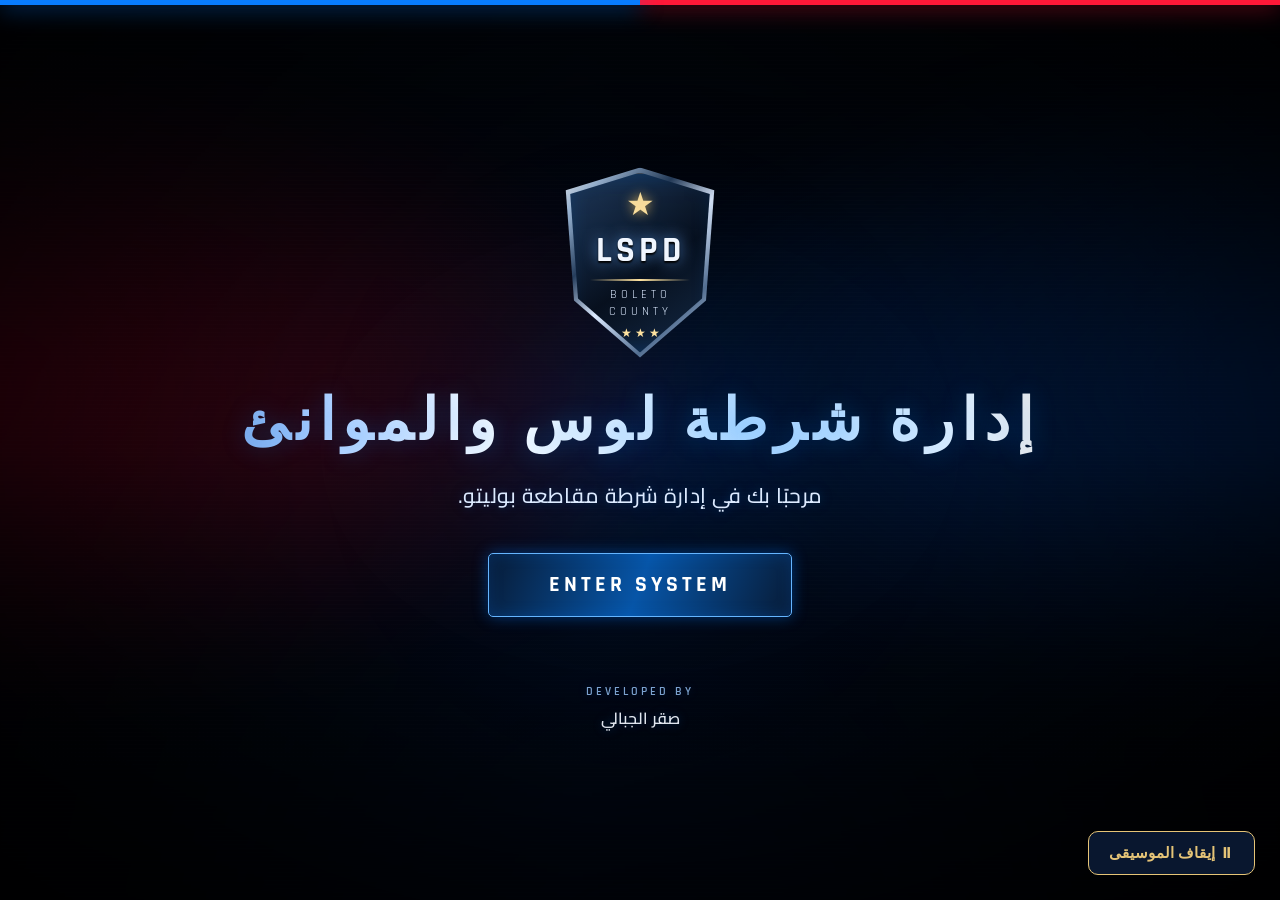
==== commit aa93d6e9: "Add files via upload" ====
--- a/index.html
+++ b/index.html
@@ -39,9 +39,7 @@
             <p>DEVELOPED BY</p>
             <strong>صقر الجبالي</strong>
 
-            <p>UNDER SUPERVISION</p>
-            <strong>علي العنزي</strong>
-            <strong>يحيي الحارثي </strong>
+        
         </footer>
 
     </main>
